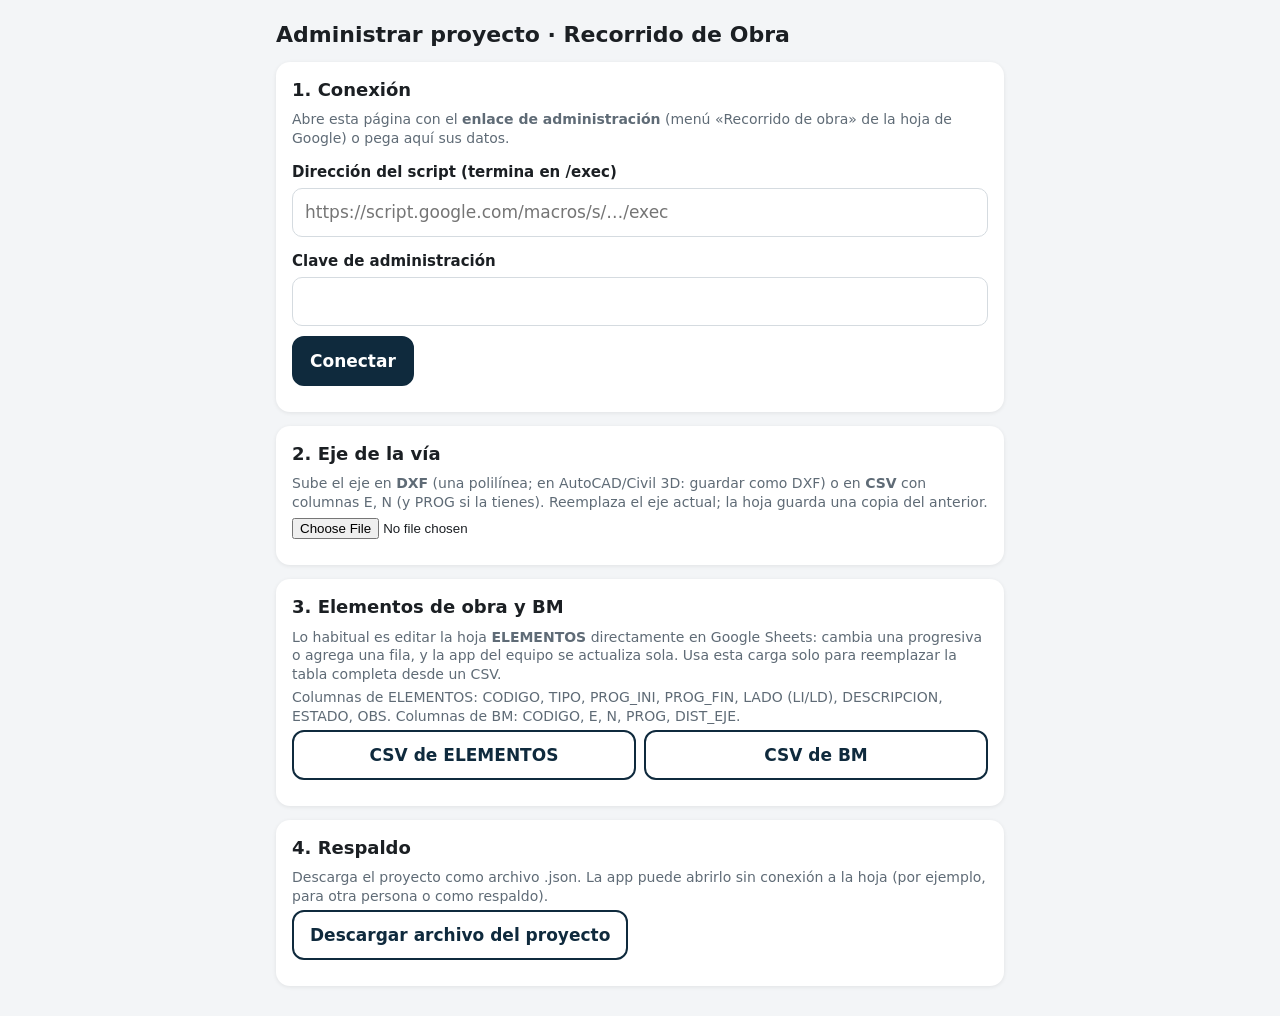
==== admin.html @ 57cbed72 "Add files via upload" ====
<!doctype html>
<html lang="es">
<head>
<meta charset="utf-8">
<meta name="viewport" content="width=device-width, initial-scale=1">
<meta name="robots" content="noindex">
<title>Administrar Proyecto</title>
<link rel="icon" href="icons/icono-192.png">
<link rel="stylesheet" href="css/app.css">
<style>
  body { overflow: auto; display: block; background: #f3f5f7; }
  .pag { max-width: 760px; margin: 0 auto; padding: 16px; }
  .tarjeta { background: #fff; border-radius: 14px; padding: 16px; margin-bottom: 14px; box-shadow: 0 1px 4px rgba(0,0,0,.08); }
  h1 { font-size: 22px; margin: 4px 0 12px; }
  h2 { font-size: 18px; margin: 0 0 8px; }
  table { width: 100%; border-collapse: collapse; font-size: 14px; }
  td, th { text-align: left; padding: 6px; border-bottom: 1px solid var(--borde); }
  tr.sel td { background: #e3f0fb; }
  .res { margin-top: 10px; font-weight: 600; }
  .res.mal { color: var(--mal); }
  .res.ok { color: var(--ok); }
</style>
</head>
<body>
<div class="pag">
  <h1>Administrar proyecto · Recorrido de Obra</h1>

  <div class="tarjeta">
    <h2>1. Conexión</h2>
    <p class="ayuda">Abre esta página con el <b>enlace de administración</b> (menú «Recorrido de obra» de la hoja de Google) o pega aquí sus datos.</p>
    <label class="campo" for="url">Dirección del script (termina en /exec)</label>
    <input id="url" type="text" placeholder="https://script.google.com/macros/s/…/exec">
    <label class="campo" for="clave">Clave de administración</label>
    <input id="clave" type="text">
    <button class="btn primario" id="conectar" style="margin-top:10px">Conectar</button>
    <div id="r-con" class="res"></div>
  </div>

  <div class="tarjeta">
    <h2>2. Eje de la vía</h2>
    <p class="ayuda">Sube el eje en <b>DXF</b> (una polilínea; en AutoCAD/Civil 3D: guardar como DXF) o en <b>CSV</b> con columnas E, N (y PROG si la tienes). Reemplaza el eje actual; la hoja guarda una copia del anterior.</p>
    <input id="f-eje" type="file" accept=".dxf,.csv,.txt">
    <div id="eje-lista"></div>
    <div id="eje-op" class="oculto">
      <label class="campo" for="eje-ini">Progresiva del inicio de la polilínea</label>
      <input id="eje-ini" type="text" value="0+000">
      <label style="display:block;margin-top:8px"><input type="checkbox" id="eje-inv"> Invertir sentido (la polilínea está dibujada desde el final)</label>
      <div id="eje-res" class="caja" style="margin-top:10px"></div>
      <button class="btn primario" id="eje-subir" style="margin-top:10px">Subir eje (reemplaza el actual)</button>
    </div>
    <div id="r-eje" class="res"></div>
  </div>

  <div class="tarjeta">
    <h2>3. Elementos de obra y BM</h2>
    <p class="ayuda">Lo habitual es editar la hoja <b>ELEMENTOS</b> directamente en Google Sheets: cambia una progresiva o agrega una fila, y la app del equipo se actualiza sola. Usa esta carga solo para reemplazar la tabla completa desde un CSV.</p>
    <p class="ayuda">Columnas de ELEMENTOS: CODIGO, TIPO, PROG_INI, PROG_FIN, LADO (LI/LD), DESCRIPCION, ESTADO, OBS. Columnas de BM: CODIGO, E, N, PROG, DIST_EJE.</p>
    <div class="fila">
      <label class="btn crece" style="display:flex;align-items:center;justify-content:center">CSV de ELEMENTOS<input id="f-elem" type="file" accept=".csv" hidden></label>
      <label class="btn crece" style="display:flex;align-items:center;justify-content:center">CSV de BM<input id="f-bm" type="file" accept=".csv" hidden></label>
    </div>
    <div id="r-tab" class="res"></div>
  </div>

  <div class="tarjeta">
    <h2>4. Respaldo</h2>
    <p class="ayuda">Descarga el proyecto como archivo .json. La app puede abrirlo sin conexión a la hoja (por ejemplo, para otra persona o como respaldo).</p>
    <button class="btn" id="respaldo">Descargar archivo del proyecto</button>
    <div id="r-resp" class="res"></div>
  </div>
</div>

<script type="module">
import { leerPolilineas, conProgresiva, leerCSV } from './js/dxf.js';
import { leerEnlace } from './js/api.js';
import { parseProg, fmtProg } from './js/geo.js';

const $ = (s) => document.querySelector(s);
const res = (id, txt, ok) => { const e = $(id); e.textContent = txt; e.className = 'res ' + (ok ? 'ok' : 'mal'); };
const inv = leerEnlace(location.hash);
if (inv) { $('#url').value = inv.url; $('#clave').value = inv.k; history.replaceState(null, '', location.pathname); }

const get = async (a) => {
  const r = await fetch(`${$('#url').value.trim()}?a=${a}&k=${encodeURIComponent($('#clave').value.trim())}`);
  const j = await r.json(); if (j.error) throw new Error(j.error); return j;
};
const post = async (datos) => {
  const r = await fetch($('#url').value.trim(), { method: 'POST', body: JSON.stringify({ k: $('#clave').value.trim(), ...datos }) });
  const j = await r.json(); if (j.error) throw new Error(j.error); return j;
};

$('#conectar').onclick = async () => {
  res('#r-con', 'Conectando…', true);
  try {
    await get('enlace'); // solo responde con la clave de administración
    const p = await get('proyecto');
    res('#r-con', `Conectado a «${p.config.NOMBRE}»: eje de ${p.eje.length} vértices, ${p.elementos.length} elementos, ${p.bm.length} BM.`, true);
  } catch (e) { res('#r-con', 'No se pudo conectar: ' + e.message); }
};
if (inv) $('#conectar').click();

let polis = [], elegida = null, ejeFinal = null;
function calcular() {
  if (!elegida) return;
  const ini = parseProg($('#eje-ini').value) ?? 0;
  ejeFinal = conProgresiva(elegida.puntos, ini, $('#eje-inv').checked);
  const a = ejeFinal[0], b = ejeFinal[ejeFinal.length - 1];
  $('#eje-res').innerHTML = `Capa <b>${elegida.capa}</b> · ${ejeFinal.length} puntos<br>
    Inicio ${fmtProg(a[2], 2)} en E ${a[0].toFixed(1)}, N ${a[1].toFixed(1)}<br>
    Final <b>${fmtProg(b[2], 2)}</b> en E ${b[0].toFixed(1)}, N ${b[1].toFixed(1)}<br>Longitud ${(b[2] - a[2]).toFixed(2)} m`;
}
$('#f-eje').onchange = async (e) => {
  const f = e.target.files[0]; if (!f) return;
  const txt = await f.text();
  $('#eje-lista').innerHTML = ''; elegida = null; $('#eje-op').classList.add('oculto');
  if (/\.dxf$/i.test(f.name)) {
    polis = leerPolilineas(txt).filter((p) => p.largo > 50).slice(0, 25);
    if (!polis.length) return res('#r-eje', 'No encontré polilíneas en el DXF. Une el eje en una sola polilínea (comando JUNTAR) y vuelve a guardarlo como DXF.');
    $('#eje-lista').innerHTML = `<p class="ayuda" style="margin-top:10px">Elige la polilínea del eje (ordenadas de la más larga a la más corta):</p>
      <table><tr><th></th><th>Capa</th><th>Longitud (m)</th><th>Vértices</th></tr>${polis.map((p, i) => `<tr data-i="${i}"><td><input type="radio" name="pl" value="${i}"></td><td>${p.capa}</td><td>${p.largo.toFixed(2)}</td><td>${p.v.length}</td></tr>`).join('')}</table>`;
    $('#eje-lista').querySelectorAll('input[name=pl]').forEach((r) => r.onchange = () => {
      elegida = polis[+r.value];
      $('#eje-lista').querySelectorAll('tr').forEach((t) => t.classList.toggle('sel', t.dataset.i === r.value));
      $('#eje-op').classList.remove('oculto'); calcular();
    });
    res('#r-eje', '', true);
  } else {
    const filas = leerCSV(txt);
    if (!filas.length || !('E' in filas[0]) || !('N' in filas[0])) return res('#r-eje', 'El CSV debe tener columnas E y N.');
    const n = (x) => +String(x).replace(',', '.');
    const conProg = filas[0].PROG !== undefined && filas[0].PROG !== '';
    // con columna PROG se respeta la progresiva del archivo (p.ej. la de Civil 3D)
    const pts = filas.map((r) => conProg ? [n(r.E), n(r.N), n(r.PROG) - n(filas[0].PROG)] : [n(r.E), n(r.N)]);
    elegida = { capa: f.name, puntos: pts };
    $('#eje-op').classList.remove('oculto');
    if (conProg) $('#eje-ini').value = fmtProg(n(filas[0].PROG), 3);
    calcular();
  }
};
$('#eje-ini').oninput = calcular;
$('#eje-inv').onchange = calcular;
$('#eje-subir').onclick = async () => {
  if (!ejeFinal) return;
  if (!confirm(`¿Reemplazar el eje del proyecto por este (${ejeFinal.length} puntos, final ${fmtProg(ejeFinal[ejeFinal.length - 1][2])})?\nLos elementos se ubicarán sobre el nuevo eje según su progresiva.`)) return;
  res('#r-eje', 'Subiendo…', true);
  try { const r = await post({ a: 'cargar_tabla', hoja: 'EJE', filas: ejeFinal }); res('#r-eje', `Listo: ${r.filas} puntos cargados. El equipo verá el nuevo eje al actualizar.`, true); }
  catch (e) { res('#r-eje', 'Error: ' + e.message); }
};

const subirCSV = (hoja) => async (e) => {
  const f = e.target.files[0]; if (!f) return;
  const filas = leerCSV(await f.text());
  if (!filas.length) return res('#r-tab', 'El archivo está vacío');
  if (!confirm(`¿Reemplazar la hoja ${hoja} completa por ${filas.length} filas de «${f.name}»?`)) return;
  res('#r-tab', 'Subiendo…', true);
  try { const r = await post({ a: 'cargar_tabla', hoja, filas }); res('#r-tab', `${hoja}: ${r.filas} filas cargadas.`, true); }
  catch (er) { res('#r-tab', 'Error: ' + er.message); }
  e.target.value = '';
};
$('#f-elem').onchange = subirCSV('ELEMENTOS');
$('#f-bm').onchange = subirCSV('BM');

$('#respaldo').onclick = async () => {
  try {
    const p = await get('proyecto');
    const a = document.createElement('a');
    a.href = URL.createObjectURL(new Blob([JSON.stringify(p)], { type: 'application/json' }));
    a.download = `proyecto_${p.config.NOMBRE.replace(/\W+/g, '_')}.json`; a.click();
    res('#r-resp', 'Descargado.', true);
  } catch (e) { res('#r-resp', 'Error: ' + e.message); }
};
</script>
</body>
</html>
---- css/app.css ----
:root {
  --azul: #0f2a3d;
  --azul2: #16405d;
  --acento: #ffb300;
  --ok: #2e7d32;
  --mal: #c62828;
  --texto: #1b1f23;
  --suave: #5f6b76;
  --fondo: #ffffff;
  --borde: #d5dbe0;
  --chip: #eef2f5;
}
* { box-sizing: border-box; }
html, body { margin: 0; height: 100%; }
body {
  font: 17px/1.35 system-ui, -apple-system, "Segoe UI", Roboto, sans-serif;
  color: var(--texto); background: var(--fondo);
  display: flex; flex-direction: column; overflow: hidden;
  -webkit-tap-highlight-color: transparent;
}
button { font: inherit; cursor: pointer; }

/* ---- barra superior: la progresiva ---- */
#barra {
  background: var(--azul); color: #fff;
  padding: calc(8px + env(safe-area-inset-top)) 16px 8px;
  z-index: 1000; box-shadow: 0 2px 8px rgba(0,0,0,.3);
}
#fila-prog { display: flex; align-items: flex-end; justify-content: space-between; gap: 12px; }
#etq-prog { font-size: 12px; text-transform: uppercase; letter-spacing: .06em; opacity: .75; }
#prog { font-size: 44px; font-weight: 800; line-height: 1; font-variant-numeric: tabular-nums; letter-spacing: -.01em; }
#prog.vivo { color: var(--acento); }
#lado { font-size: 20px; font-weight: 600; text-align: right; padding-bottom: 4px; }
#proximo { margin-top: 6px; font-size: 15px; min-height: 1.35em; }
#proximo b { color: var(--acento); }
#estado { margin-top: 4px; font-size: 13px; opacity: .85; display: flex; gap: 10px; flex-wrap: wrap; }
#estado .mal { color: #ff8a80; font-weight: 600; }
#estado .sim { background: var(--acento); color: #000; padding: 0 6px; border-radius: 4px; font-weight: 700; }

/* ---- mapa ---- */
#mapa { flex: 1; min-height: 0; background: #dfe6ea; }
#mira {
  position: fixed; left: 50%; top: 50%; width: 28px; height: 28px; margin: -14px 0 0 -14px;
  pointer-events: none; z-index: 500; opacity: .8;
  background:
    linear-gradient(#000,#000) center/2px 100% no-repeat,
    linear-gradient(#000,#000) center/100% 2px no-repeat;
  filter: drop-shadow(0 0 2px #fff);
}
body.recorrido #mira { display: none; }
.flotante {
  position: fixed; right: 12px; z-index: 900;
  width: 52px; height: 52px; border-radius: 50%; border: 0;
  background: #fff; box-shadow: 0 2px 8px rgba(0,0,0,.35); font-size: 26px; line-height: 1;
}
#btn-centrar { bottom: calc(92px + env(safe-area-inset-bottom)); }
#btn-centrar.activo { background: var(--azul); color: var(--acento); }

.etq-km {
  background: var(--azul); color: #fff; font: 700 12px system-ui, sans-serif;
  padding: 1px 5px; border-radius: 4px; white-space: nowrap; border: 1px solid #fff;
}
.lejos .km-menor { display: none; }
.etq-100 { color: #000; font: 600 11px system-ui, sans-serif; text-shadow: 0 0 3px #fff, 0 0 3px #fff; white-space: nowrap; }
.pin-obs {
  width: 26px; height: 26px; border-radius: 50% 50% 50% 0; transform: rotate(-45deg);
  border: 2px solid #fff; box-shadow: 0 1px 4px rgba(0,0,0,.5);
}
.pin-obs span { display: block; transform: rotate(45deg); color: #fff; font: 800 14px/22px system-ui; text-align: center; }
.leaflet-popup-content { font-size: 15px; margin: 12px 14px; }
.leaflet-popup-content h3 { margin: 0 0 4px; font-size: 16px; }
.leaflet-popup-content .btn { margin-top: 8px; width: 100%; }

/* ---- botones inferiores ---- */
#acciones {
  display: grid; grid-template-columns: 1fr 1fr 56px; gap: 8px;
  padding: 10px 12px calc(10px + env(safe-area-inset-bottom));
  background: #fff; box-shadow: 0 -2px 8px rgba(0,0,0,.15); z-index: 1000;
}
#acciones button {
  min-height: 56px; border-radius: 12px; border: 2px solid var(--azul);
  background: #fff; color: var(--azul); font-weight: 700; font-size: 16px; padding: 0 6px; white-space: nowrap;
}
#acciones .primario { background: var(--azul); color: #fff; }
#acciones .primario.detener { background: var(--mal); border-color: var(--mal); }
#btn-menu { font-size: 26px !important; }

/* ---- hoja inferior (pantallas) ---- */
#velo { position: fixed; inset: 0; background: rgba(0,0,0,.4); z-index: 1100; }
#hoja {
  position: fixed; left: 0; right: 0; bottom: 0; z-index: 1200;
  max-height: 88vh; display: flex; flex-direction: column;
  background: #fff; border-radius: 16px 16px 0 0; box-shadow: 0 -4px 20px rgba(0,0,0,.3);
  padding-bottom: env(safe-area-inset-bottom);
}
#hoja-cab { display: flex; align-items: center; justify-content: space-between; padding: 12px 16px 8px; border-bottom: 1px solid var(--borde); }
#hoja-cab h2 { margin: 0; font-size: 20px; }
#hoja-cerrar { border: 0; background: var(--chip); width: 44px; height: 44px; border-radius: 50%; font-size: 20px; }
#hoja-cuerpo { overflow-y: auto; padding: 12px 16px 20px; -webkit-overflow-scrolling: touch; }
.oculto { display: none !important; }

.lista-menu { display: grid; gap: 8px; }
.lista-menu button {
  display: flex; align-items: center; gap: 12px; text-align: left;
  min-height: 56px; padding: 0 14px; border: 1px solid var(--borde); border-radius: 12px; background: #fff;
  font-size: 17px; font-weight: 600; color: var(--texto);
}
.lista-menu button .ic { font-size: 22px; width: 28px; text-align: center; }
.lista-menu button .nota { margin-left: auto; font-weight: 500; font-size: 14px; color: var(--suave); }

.btn {
  min-height: 50px; padding: 0 16px; border-radius: 12px; border: 2px solid var(--azul);
  background: #fff; color: var(--azul); font-weight: 700;
}
.btn.primario { background: var(--azul); color: #fff; }
.btn.peligro { border-color: var(--mal); color: var(--mal); }
.btn:disabled { opacity: .5; }
.fila { display: flex; gap: 8px; flex-wrap: wrap; align-items: center; }
.fila > .crece { flex: 1; min-width: 0; }
.botones { display: grid; grid-template-columns: 1fr 1fr; gap: 8px; margin-top: 16px; }

label.campo { display: block; margin: 14px 0 6px; font-weight: 700; font-size: 15px; }
input[type=text], input[type=number], input[type=search], textarea, select {
  width: 100%; font: inherit; padding: 12px; border: 1px solid var(--borde); border-radius: 10px; background: #fff;
}
textarea { min-height: 96px; resize: vertical; }
.ayuda { color: var(--suave); font-size: 14px; margin: 4px 0; }
.caja { background: var(--chip); border-radius: 12px; padding: 12px; }
.caja b { font-size: 20px; }

.chips { display: flex; flex-wrap: wrap; gap: 8px; }
.chips button, .chips label {
  border: 1px solid var(--borde); background: #fff; border-radius: 999px; padding: 8px 14px;
  font-size: 15px; font-weight: 600; color: var(--texto); display: inline-flex; align-items: center; gap: 6px;
}
.chips .sel { background: var(--azul); color: #fff; border-color: var(--azul); }
.punto { width: 12px; height: 12px; border-radius: 50%; display: inline-block; flex: none; }

.item {
  display: flex; gap: 10px; align-items: flex-start; padding: 12px 4px; border-bottom: 1px solid var(--borde);
  background: none; border-left: 0; border-right: 0; border-top: 0; width: 100%; text-align: left; color: var(--texto);
}
.item .punto { margin-top: 5px; }
.item .t { font-weight: 700; }
.item .s { color: var(--suave); font-size: 14px; }
.item .der { margin-left: auto; text-align: right; font-weight: 700; white-space: nowrap; font-variant-numeric: tabular-nums; }
.etq { display: inline-block; font-size: 12px; font-weight: 700; padding: 1px 6px; border-radius: 4px; background: var(--chip); }
.etq.pend { background: #fff3cd; color: #8a6d00; }
.etq.ok { background: #e3f4e4; color: var(--ok); }
.etq.mal { background: #fdecea; color: var(--mal); }

.fotos { display: grid; grid-template-columns: repeat(3, 1fr); gap: 8px; margin-top: 8px; }
.fotos div { position: relative; aspect-ratio: 1; border-radius: 8px; overflow: hidden; background: var(--chip); }
.fotos img { width: 100%; height: 100%; object-fit: cover; display: block; }
.fotos button { position: absolute; top: 4px; right: 4px; width: 30px; height: 30px; border-radius: 50%; border: 0; background: rgba(0,0,0,.6); color: #fff; }
.fotos a { display: flex; align-items: center; justify-content: center; height: 100%; font-weight: 700; color: var(--azul); }

#aviso {
  position: fixed; left: 12px; right: 12px; top: calc(150px + env(safe-area-inset-top)); z-index: 1050;
  background: var(--acento); color: #000; padding: 14px 16px; border-radius: 12px;
  font-weight: 700; font-size: 18px; box-shadow: 0 4px 16px rgba(0,0,0,.35);
}
#aviso.info { background: #fff; color: var(--texto); font-weight: 600; font-size: 16px; }

@media (min-width: 720px) {
  #hoja { left: auto; right: 16px; bottom: 16px; width: 440px; border-radius: 16px; }
}
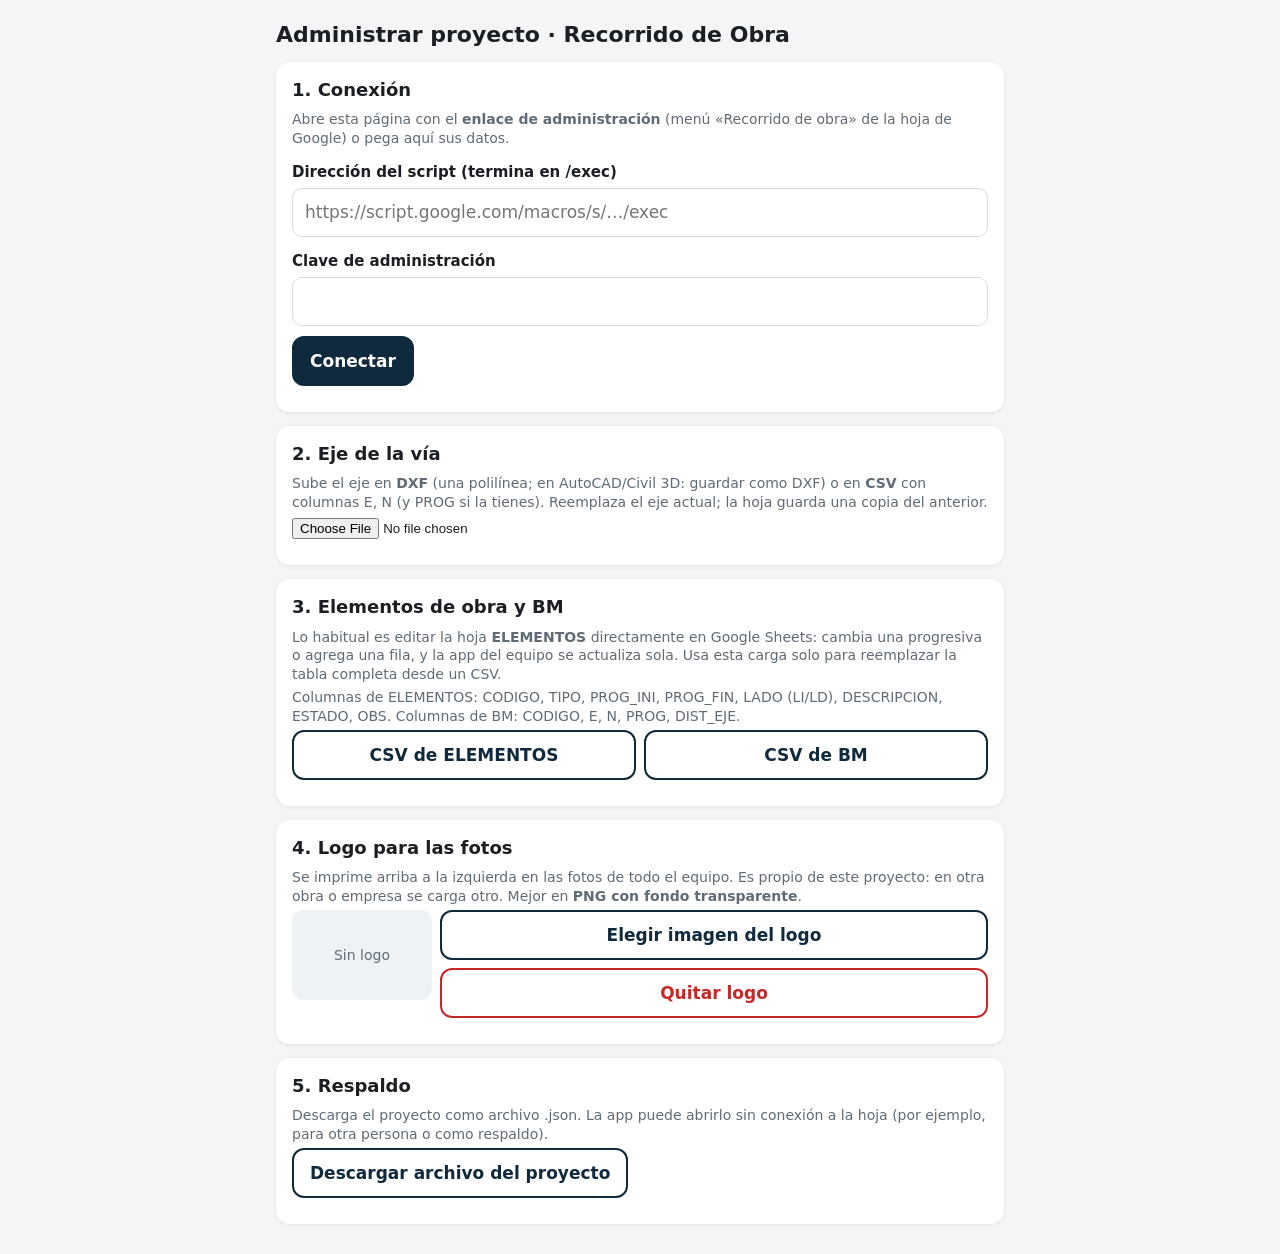
==== commit 3fb04b83: "Add files via upload" ====
--- a/admin.html
+++ b/admin.html
@@ -63,7 +63,20 @@
   </div>
 
   <div class="tarjeta">
-    <h2>4. Respaldo</h2>
+    <h2>4. Logo para las fotos</h2>
+    <p class="ayuda">Se imprime arriba a la izquierda en las fotos de todo el equipo. Es propio de este proyecto: en otra obra o empresa se carga otro. Mejor en <b>PNG con fondo transparente</b>.</p>
+    <div class="fila" style="align-items:flex-start">
+      <div id="logo-actual" class="caja" style="min-width:140px;min-height:90px;display:flex;align-items:center;justify-content:center"><span class="ayuda">Sin logo</span></div>
+      <div class="crece">
+        <label class="btn" style="display:flex;align-items:center;justify-content:center">Elegir imagen del logo<input id="f-logo" type="file" accept="image/png,image/jpeg,image/webp" hidden></label>
+        <button class="btn peligro" id="logo-quitar" style="width:100%;margin-top:8px">Quitar logo</button>
+      </div>
+    </div>
+    <div id="r-logo" class="res"></div>
+  </div>
+
+  <div class="tarjeta">
+    <h2>5. Respaldo</h2>
     <p class="ayuda">Descarga el proyecto como archivo .json. La app puede abrirlo sin conexión a la hoja (por ejemplo, para otra persona o como respaldo).</p>
     <button class="btn" id="respaldo">Descargar archivo del proyecto</button>
     <div id="r-resp" class="res"></div>
@@ -95,6 +108,7 @@
     await get('enlace'); // solo responde con la clave de administración
     const p = await get('proyecto');
     res('#r-con', `Conectado a «${p.config.NOMBRE}»: eje de ${p.eje.length} vértices, ${p.elementos.length} elementos, ${p.bm.length} BM.`, true);
+    verLogo(p.logo);
   } catch (e) { res('#r-con', 'No se pudo conectar: ' + e.message); }
 };
 if (inv) $('#conectar').click();
@@ -160,6 +174,33 @@
 $('#f-elem').onchange = subirCSV('ELEMENTOS');
 $('#f-bm').onchange = subirCSV('BM');
 
+// ---- logo: se reduce a 600 px como máximo (PNG conserva la transparencia) ----
+function verLogo(src) {
+  $('#logo-actual').innerHTML = src ? `<img src="${src}" alt="Logo actual" style="max-width:220px;max-height:120px">` : '<span class="ayuda">Sin logo</span>';
+}
+$('#f-logo').onchange = async (e) => {
+  const f = e.target.files[0]; if (!f) return;
+  try {
+    const img = await new Promise((ok, mal) => { const i = new Image(); i.onload = () => ok(i); i.onerror = mal; i.src = URL.createObjectURL(f); });
+    const k = Math.min(1, 600 / Math.max(img.naturalWidth, img.naturalHeight));
+    const c = document.createElement('canvas');
+    c.width = Math.round(img.naturalWidth * k); c.height = Math.round(img.naturalHeight * k);
+    c.getContext('2d').drawImage(img, 0, 0, c.width, c.height);
+    const url = c.toDataURL('image/png');
+    verLogo(url);
+    if (!confirm('¿Usar esta imagen como logo de las fotos del proyecto?')) return;
+    res('#r-logo', 'Subiendo…', true);
+    await post({ a: 'logo_subir', datos: url.split(',')[1], tipo: 'image/png' });
+    res('#r-logo', 'Logo cargado. El equipo lo verá en sus fotos al actualizar la app (en unos minutos).', true);
+  } catch (er) { res('#r-logo', 'Error: ' + er.message); }
+  e.target.value = '';
+};
+$('#logo-quitar').onclick = async () => {
+  if (!confirm('¿Quitar el logo de las fotos del proyecto? (la imagen se conserva en Drive)')) return;
+  try { await post({ a: 'logo_quitar' }); verLogo(''); res('#r-logo', 'Logo quitado.', true); }
+  catch (er) { res('#r-logo', 'Error: ' + er.message); }
+};
+
 $('#respaldo').onclick = async () => {
   try {
     const p = await get('proyecto');
--- a/css/app.css
+++ b/css/app.css
@@ -31,6 +31,17 @@
 #prog { font-size: 44px; font-weight: 800; line-height: 1; font-variant-numeric: tabular-nums; letter-spacing: -.01em; }
 #prog.vivo { color: var(--acento); }
 #lado { font-size: 20px; font-weight: 600; text-align: right; padding-bottom: 4px; }
+.der-prog { text-align: right; }
+#sentido {
+  margin-top: 2px; background: rgba(255,255,255,.12); color: #fff; border: 1px solid rgba(255,255,255,.35);
+  border-radius: 999px; padding: 3px 10px; font-size: 13px; font-weight: 700; white-space: nowrap;
+}
+#sentido span { opacity: .7; margin-left: 2px; }
+body:not(.recorrido) #sentido { display: none; }
+#estado .chip {
+  background: var(--acento); color: #000; border: 0; border-radius: 999px; padding: 2px 10px;
+  font-size: 13px; font-weight: 700;
+}
 #proximo { margin-top: 6px; font-size: 15px; min-height: 1.35em; }
 #proximo b { color: var(--acento); }
 #estado { margin-top: 4px; font-size: 13px; opacity: .85; display: flex; gap: 10px; flex-wrap: wrap; }
@@ -61,6 +72,21 @@
   padding: 1px 5px; border-radius: 4px; white-space: nowrap; border: 1px solid #fff;
 }
 .lejos .km-menor { display: none; }
+
+/* iconos de elementos (cuadro redondeado), usuario (círculo con flecha) y BM (triángulo) */
+.ie {
+  width: 32px; height: 32px; border-radius: 9px; border: 2px solid #fff;
+  box-shadow: 0 1px 5px rgba(0,0,0,.55); display: flex; align-items: center; justify-content: center;
+  transition: transform .15s;
+}
+.lejos .ie { transform: scale(.6); }
+.ie-mini {
+  display: inline-flex; align-items: center; justify-content: center; flex: none;
+  border-radius: 7px; vertical-align: middle;
+}
+.item .ie-mini { margin-top: 1px; }
+.mk-yo svg { filter: drop-shadow(0 1px 3px rgba(0,0,0,.5)); transition: transform .4s; }
+.mk-bm svg { filter: drop-shadow(0 1px 2px rgba(0,0,0,.6)); }
 .etq-100 { color: #000; font: 600 11px system-ui, sans-serif; text-shadow: 0 0 3px #fff, 0 0 3px #fff; white-space: nowrap; }
 .pin-obs {
   width: 26px; height: 26px; border-radius: 50% 50% 50% 0; transform: rotate(-45deg);
@@ -73,7 +99,7 @@
 
 /* ---- botones inferiores ---- */
 #acciones {
-  display: grid; grid-template-columns: 1fr 1fr 56px; gap: 8px;
+  display: grid; grid-template-columns: 1.35fr 1fr 56px; gap: 8px;
   padding: 10px 12px calc(10px + env(safe-area-inset-bottom));
   background: #fff; box-shadow: 0 -2px 8px rgba(0,0,0,.15); z-index: 1000;
 }
@@ -82,7 +108,76 @@
   background: #fff; color: var(--azul); font-weight: 700; font-size: 16px; padding: 0 6px; white-space: nowrap;
 }
 #acciones .primario { background: var(--azul); color: #fff; }
-#acciones .primario.detener { background: var(--mal); border-color: var(--mal); }
+
+/* sello de las fotos: vista previa fija arriba mientras se mueven las barras */
+.prev-sello { position: sticky; top: -12px; z-index: 2; background: #fff; padding: 4px 0; }
+.prev-sello canvas { width: 100%; display: block; border-radius: 10px; background: #333; box-shadow: 0 2px 8px rgba(0,0,0,.25); }
+.grupo-sello { border-top: 1px solid var(--borde); margin-top: 10px; }
+.grupo-sello .campo input { width: 20px; height: 20px; vertical-align: -4px; margin-right: 4px; }
+.grupo-sello.apagado .desliz { opacity: .35; pointer-events: none; }
+.desliz { display: grid; grid-template-columns: 1fr auto; align-items: center; gap: 0 8px; margin: 4px 0 8px; font-size: 15px; }
+.desliz b { font-variant-numeric: tabular-nums; }
+.desliz input[type=range] { grid-column: 1 / -1; width: 100%; height: 32px; accent-color: var(--azul); }
+
+/* aviso de nueva versión */
+#actualizar {
+  position: fixed; left: 12px; right: 12px; bottom: calc(84px + env(safe-area-inset-bottom)); z-index: 1250;
+  background: var(--ok); color: #fff; border: 0; border-radius: 12px; padding: 14px; font-weight: 700; font-size: 16px;
+  box-shadow: 0 4px 16px rgba(0,0,0,.35);
+}
+
+/* cámara con sello */
+#camara { position: fixed; inset: 0; z-index: 3000; background: #000; display: flex; flex-direction: column; }
+#camara video { flex: 1; min-height: 0; width: 100%; object-fit: contain; background: #000; }
+.cam-sello {
+  position: absolute; right: 10px; bottom: calc(118px + env(safe-area-inset-bottom)); max-width: calc(100% - 20px);
+  background: rgba(0,0,0,.58); color: #fff; padding: 8px 10px; border-radius: 8px; text-align: right;
+  font: 600 13px/1.4 system-ui, sans-serif; pointer-events: none;
+}
+.cam-brujula {
+  position: absolute; top: calc(10px + env(safe-area-inset-top)); left: 50%; margin-left: -30px;
+  width: 60px; height: 60px; pointer-events: none;
+}
+.cam-sello .t { color: #ffb300; font-size: 17px; font-weight: 800; }
+/* teléfono en horizontal: el sello en vivo se gira para verse como saldrá en la foto
+   (esquina inferior derecha de la vista horizontal) */
+.rot-90 .cam-sello {
+  right: auto; left: 10px;
+  transform-origin: bottom left; transform: rotate(90deg) translateX(-100%);
+  max-width: calc(100vh - 220px);
+}
+.rot-270 .cam-sello {
+  bottom: auto; top: calc(60px + env(safe-area-inset-top));
+  transform-origin: top right; transform: rotate(-90deg) translateY(-100%);
+  max-width: calc(100vh - 220px);
+}
+.rot-180 .cam-sello { bottom: auto; right: auto; left: 10px; top: calc(60px + env(safe-area-inset-top)); transform: rotate(180deg); }
+.cam-orient {
+  position: absolute; top: calc(12px + env(safe-area-inset-top)); right: 12px;
+  background: rgba(0,0,0,.6); color: #fff; border: 1px solid rgba(255,255,255,.5);
+  border-radius: 999px; padding: 7px 12px; font-size: 13px; font-weight: 700;
+}
+.cam-barra {
+  display: grid; grid-template-columns: 1fr auto 1fr; align-items: center; gap: 12px;
+  padding: 16px 16px calc(16px + env(safe-area-inset-bottom)); background: #000;
+}
+.cam-listo { justify-self: start; background: #fff; color: #000; border: 0; border-radius: 999px; padding: 12px 20px; font-weight: 800; }
+.cam-disparo { width: 78px; height: 78px; border-radius: 50%; border: 5px solid #fff; background: transparent; padding: 0; }
+.cam-disparo span { display: block; width: 100%; height: 100%; border-radius: 50%; background: #fff; transform: scale(.86); transition: transform .1s; }
+.cam-disparo:active span { transform: scale(.72); }
+.cam-disparo:disabled { opacity: .4; }
+.cam-sistema {
+  justify-self: end; color: #fff; font-size: 12px; line-height: 1.2; text-align: center;
+  border: 1px solid rgba(255,255,255,.5); border-radius: 10px; padding: 7px 10px;
+}
+.cam-cont {
+  position: absolute; top: calc(14px + env(safe-area-inset-top)); left: 12px;
+  background: rgba(0,0,0,.65); color: #fff; padding: 5px 14px; border-radius: 999px; font-weight: 700; white-space: nowrap;
+}
+.cam-cont:empty { display: none; }
+.cam-msg { position: absolute; top: 28%; left: 16px; right: 16px; color: #fff; background: rgba(0,0,0,.75); padding: 16px; border-radius: 12px; text-align: center; }
+.cam-flash { position: absolute; inset: 0; background: #fff; opacity: 0; pointer-events: none; transition: opacity .25s; }
+.cam-flash.on { opacity: .85; transition: none; }
 #btn-menu { font-size: 26px !important; }
 
 /* ---- hoja inferior (pantallas) ---- */
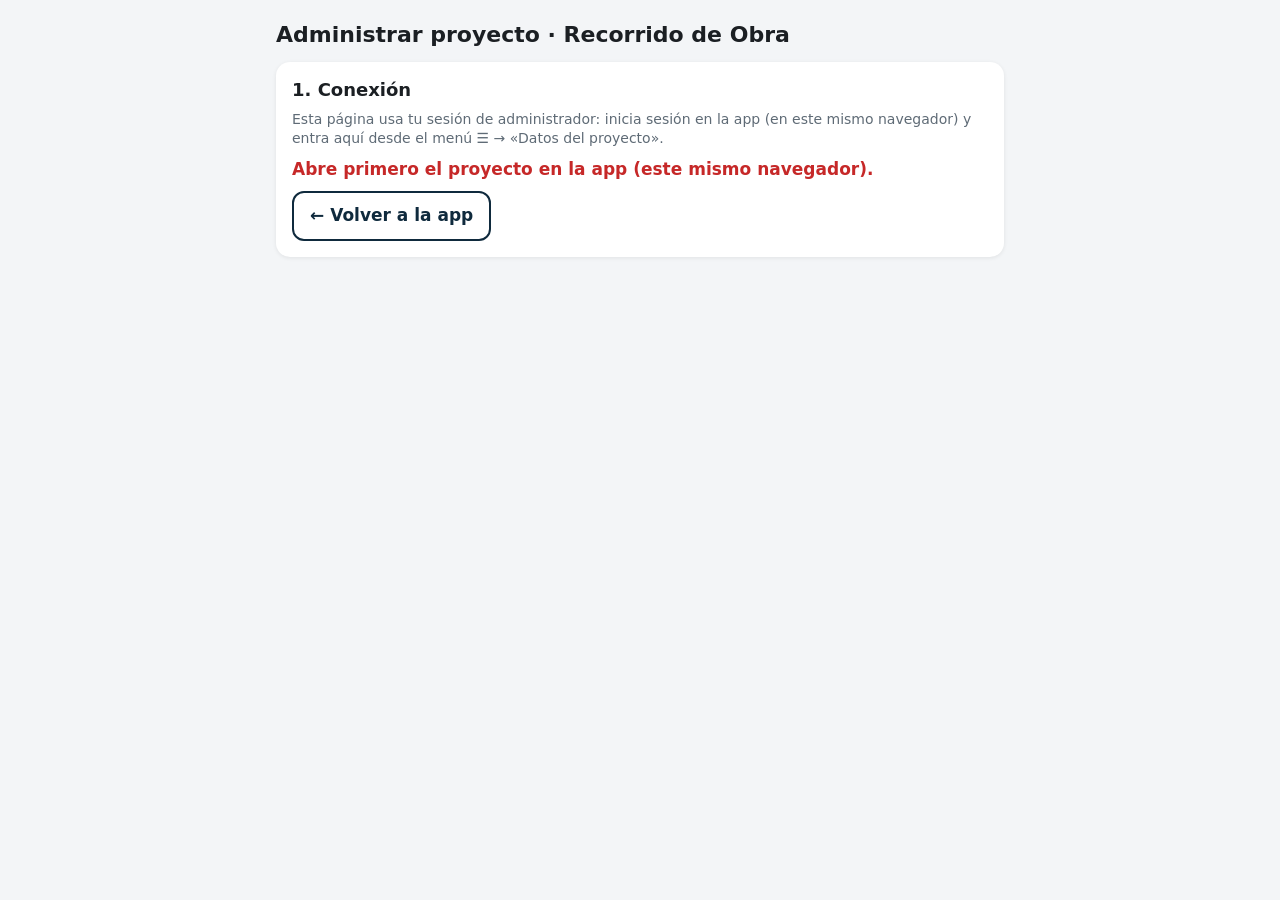
==== commit f42b4388: "Add files via upload" ====
--- a/admin.html
+++ b/admin.html
@@ -27,13 +27,9 @@
 
   <div class="tarjeta">
     <h2>1. Conexión</h2>
-    <p class="ayuda">Abre esta página con el <b>enlace de administración</b> (menú «Recorrido de obra» de la hoja de Google) o pega aquí sus datos.</p>
-    <label class="campo" for="url">Dirección del script (termina en /exec)</label>
-    <input id="url" type="text" placeholder="https://script.google.com/macros/s/…/exec">
-    <label class="campo" for="clave">Clave de administración</label>
-    <input id="clave" type="text">
-    <button class="btn primario" id="conectar" style="margin-top:10px">Conectar</button>
-    <div id="r-con" class="res"></div>
+    <p class="ayuda">Esta página usa tu sesión de administrador: inicia sesión en la app (en este mismo navegador) y entra aquí desde el menú ☰ → «Datos del proyecto».</p>
+    <div id="r-con" class="res">Comprobando tu sesión…</div>
+    <a class="btn" href="./" style="display:inline-flex;align-items:center;margin-top:10px;text-decoration:none">← Volver a la app</a>
   </div>
 
   <div class="tarjeta">
@@ -85,33 +81,36 @@
 
 <script type="module">
 import { leerPolilineas, conProgresiva, leerCSV } from './js/dxf.js';
-import { leerEnlace } from './js/api.js';
+import { api } from './js/api.js';
+import { kv } from './js/store.js';
 import { parseProg, fmtProg } from './js/geo.js';
 
 const $ = (s) => document.querySelector(s);
 const res = (id, txt, ok) => { const e = $(id); e.textContent = txt; e.className = 'res ' + (ok ? 'ok' : 'mal'); };
-const inv = leerEnlace(location.hash);
-if (inv) { $('#url').value = inv.url; $('#clave').value = inv.k; history.replaceState(null, '', location.pathname); }
-
-const get = async (a) => {
-  const r = await fetch(`${$('#url').value.trim()}?a=${a}&k=${encodeURIComponent($('#clave').value.trim())}`);
-  const j = await r.json(); if (j.error) throw new Error(j.error); return j;
-};
-const post = async (datos) => {
-  const r = await fetch($('#url').value.trim(), { method: 'POST', body: JSON.stringify({ k: $('#clave').value.trim(), ...datos }) });
-  const j = await r.json(); if (j.error) throw new Error(j.error); return j;
-};
-
-$('#conectar').onclick = async () => {
-  res('#r-con', 'Conectando…', true);
+
+// Proyecto y sesión: los mismos de la app (mismo navegador). Solo el administrador puede seguir.
+let srv = null;
+const post = (datos) => { const { a, ...resto } = datos; return srv.llamar(a, resto); };
+const get = (a) => srv.llamar(a);
+
+(async () => {
+  const proyectos = (await kv.get('proyectos')) || [], act = await kv.get('actual');
+  const p = proyectos.find((x) => x.id === act && x.url);
+  const ses = p && await kv.get('sesion:' + p.id);
+  document.querySelectorAll('.tarjeta').forEach((t, i) => { if (i) t.style.display = 'none'; });
+  if (!p) return res('#r-con', 'Abre primero el proyecto en la app (este mismo navegador).');
+  if (!ses?.token) return res('#r-con', `Inicia sesión en la app para el proyecto «${p.nombre}» y vuelve a esta página.`);
+  if (ses.rol !== 'admin') return res('#r-con', 'Tu cuenta no es la del administrador del proyecto.');
+  srv = api(p, ses);
   try {
-    await get('enlace'); // solo responde con la clave de administración
-    const p = await get('proyecto');
-    res('#r-con', `Conectado a «${p.config.NOMBRE}»: eje de ${p.eje.length} vértices, ${p.elementos.length} elementos, ${p.bm.length} BM.`, true);
-    verLogo(p.logo);
-  } catch (e) { res('#r-con', 'No se pudo conectar: ' + e.message); }
-};
-if (inv) $('#conectar').click();
+    const yo = await srv.yo();
+    if (yo.rol !== 'admin') return res('#r-con', 'Tu cuenta no es la del administrador del proyecto.');
+    const d = await get('proyecto');
+    res('#r-con', `Conectado a «${d.config.NOMBRE}» como ${yo.correo}: eje de ${d.eje.length} vértices, ${d.elementos.length} elementos, ${d.bm.length} BM.`, true);
+    verLogo(d.logo);
+    document.querySelectorAll('.tarjeta').forEach((t) => { t.style.display = ''; });
+  } catch (e) { res('#r-con', 'No se pudo conectar: ' + e.message + (e.codigo === 'SESION' ? ' (vuelve a iniciar sesión en la app)' : '')); }
+})();
 
 let polis = [], elegida = null, ejeFinal = null;
 function calcular() {
--- a/css/app.css
+++ b/css/app.css
@@ -119,6 +119,54 @@
 .desliz b { font-variant-numeric: tabular-nums; }
 .desliz input[type=range] { grid-column: 1 / -1; width: 100%; height: 32px; accent-color: var(--azul); }
 
+/* visor de foto a tamaño completo */
+#visor { position: fixed; inset: 0; z-index: 3500; background: #000; display: flex; flex-direction: column; }
+#visor img { flex: 1; min-height: 0; width: 100%; object-fit: contain; }
+.visor-barra {
+  display: grid; grid-template-columns: 1fr auto auto; gap: 8px; align-items: center;
+  padding: 12px 12px calc(12px + env(safe-area-inset-bottom)); color: #fff; font-size: 13px;
+}
+.fotos img { cursor: zoom-in; }
+.cam-res {
+  position: absolute; top: calc(52px + env(safe-area-inset-top)); left: 12px;
+  background: rgba(0,0,0,.55); color: #fff; padding: 3px 10px; border-radius: 999px; font-size: 12px; font-weight: 700;
+}
+.cam-res:empty { display: none; }
+
+/* pantalla de acceso (inicio de sesión) */
+#acceso {
+  position: fixed; inset: 0; z-index: 1150; background: var(--azul); color: #fff;
+  display: flex; align-items: center; justify-content: center; padding: 24px 20px calc(24px + env(safe-area-inset-bottom));
+  overflow-y: auto;
+}
+.acceso-caja { width: 100%; max-width: 420px; text-align: center; }
+.acceso-caja img { border-radius: 18px; box-shadow: 0 4px 16px rgba(0,0,0,.35); }
+.acceso-caja h1 { margin: 14px 0 4px; font-size: 26px; }
+.acceso-proyecto { margin: 0 0 18px; color: var(--acento); font-weight: 700; }
+.acceso-caja p { line-height: 1.45; }
+.acceso-caja .nota { font-size: 13px; opacity: .8; }
+.acceso-caja .btn { width: 100%; margin-top: 10px; min-height: 54px; font-size: 17px; }
+.acceso-caja .btn.blanco { background: #fff; color: #1f1f1f; border-color: #fff; display: flex; align-items: center; justify-content: center; gap: 10px; }
+.acceso-caja .btn.secundario { background: transparent; color: #fff; border-color: rgba(255,255,255,.5); }
+.acceso-caja .ok { font-size: 46px; line-height: 1; margin: 6px 0; }
+
+/* menú: usuario y solicitudes pendientes */
+.usuario-menu { display: flex; align-items: center; gap: 10px; padding: 10px 12px; margin-bottom: 8px; border-radius: 12px; background: var(--chip); }
+.usuario-menu .s { color: var(--suave); font-size: 13px; }
+#btn-menu { position: relative; }
+#btn-menu[data-n]:not([data-n=""])::after {
+  content: attr(data-n); position: absolute; top: -6px; right: -6px; min-width: 22px; height: 22px; padding: 0 5px;
+  border-radius: 11px; background: var(--mal); color: #fff; font: 700 12px/22px system-ui, sans-serif;
+}
+.usuario-fila { padding: 12px 2px; border-bottom: 1px solid var(--borde); }
+.usuario-fila .t { font-weight: 700; }
+.usuario-fila .s { color: var(--suave); font-size: 13px; word-break: break-all; }
+.usuario-fila .fila { margin-top: 8px; }
+.usuario-fila select { width: auto; flex: 1; padding: 8px; }
+.usuario-fila .btn { min-height: 40px; padding: 0 12px; }
+.grupo-usuarios { margin: 16px 0 4px; font-size: 15px; color: var(--azul); }
+.registro-fila { font-size: 13px; padding: 6px 0; border-bottom: 1px solid var(--borde); }
+
 /* aviso de nueva versión */
 #actualizar {
   position: fixed; left: 12px; right: 12px; bottom: calc(84px + env(safe-area-inset-bottom)); z-index: 1250;
